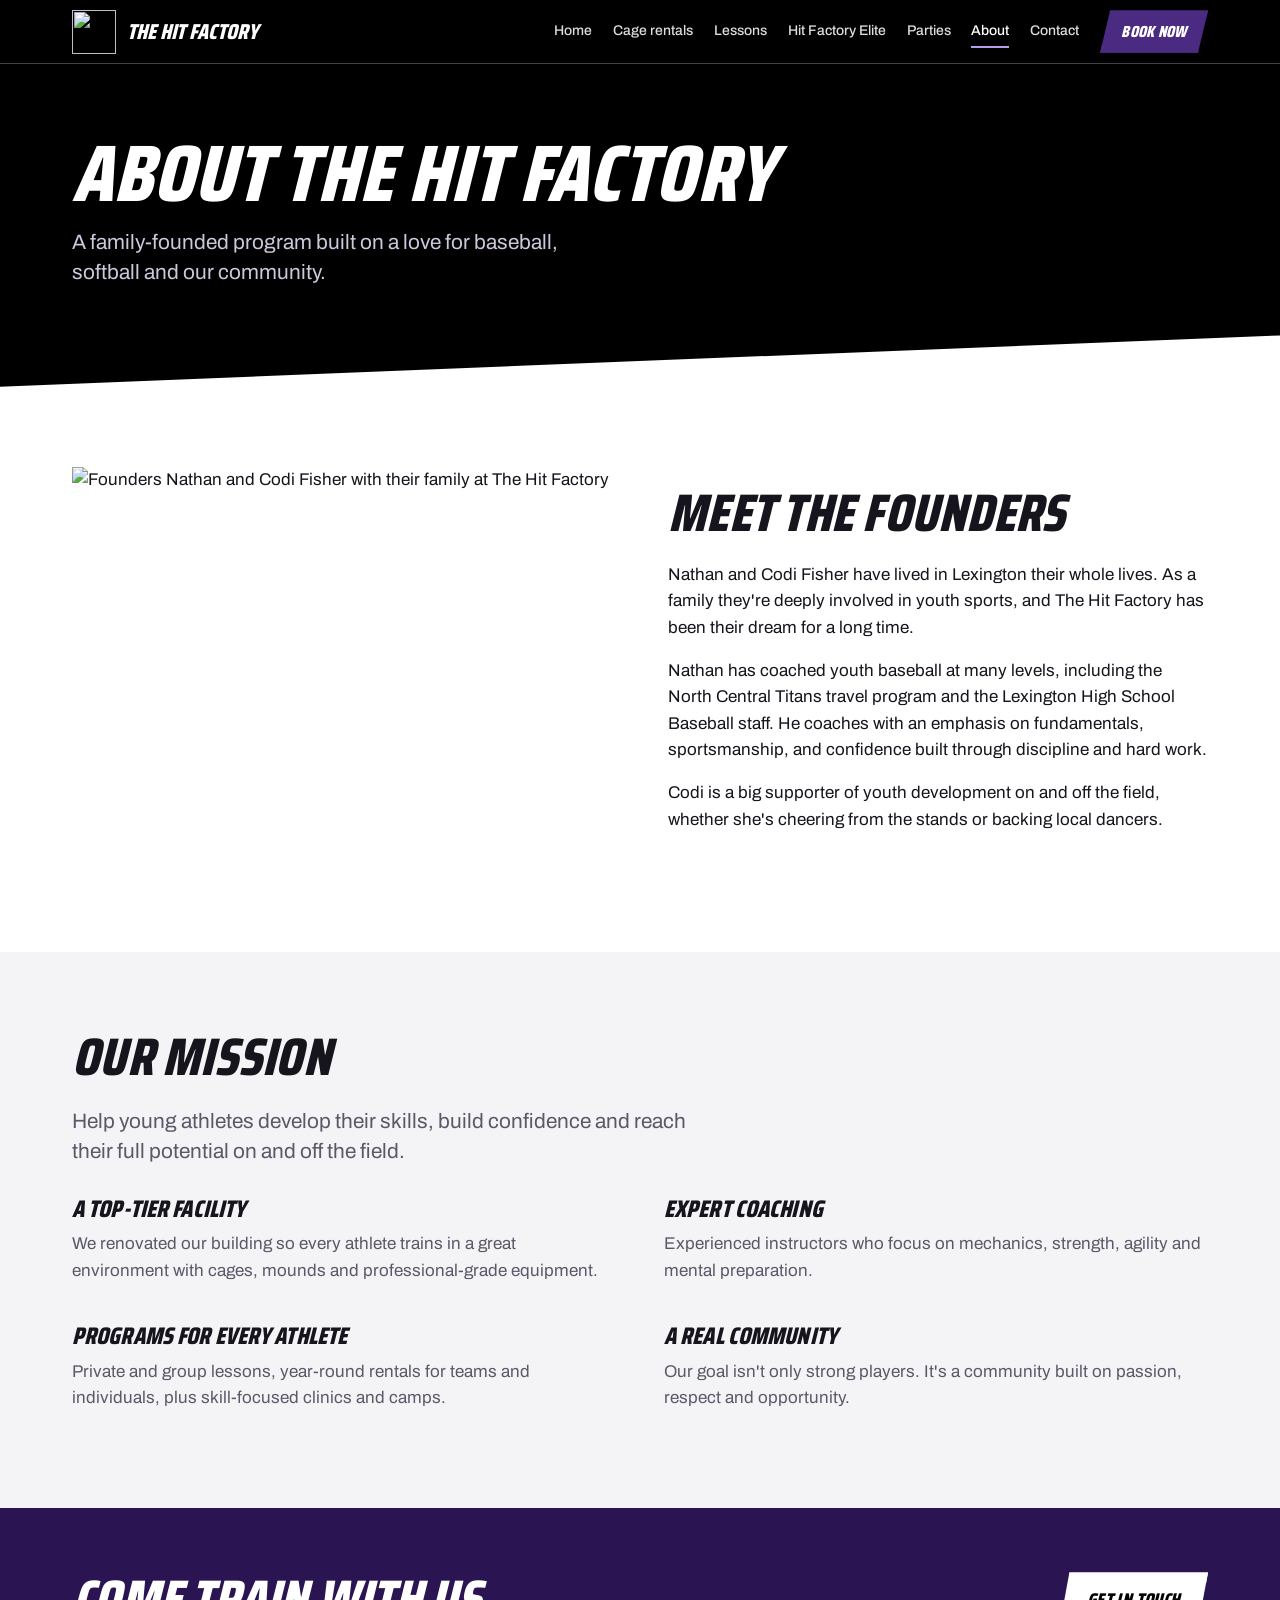
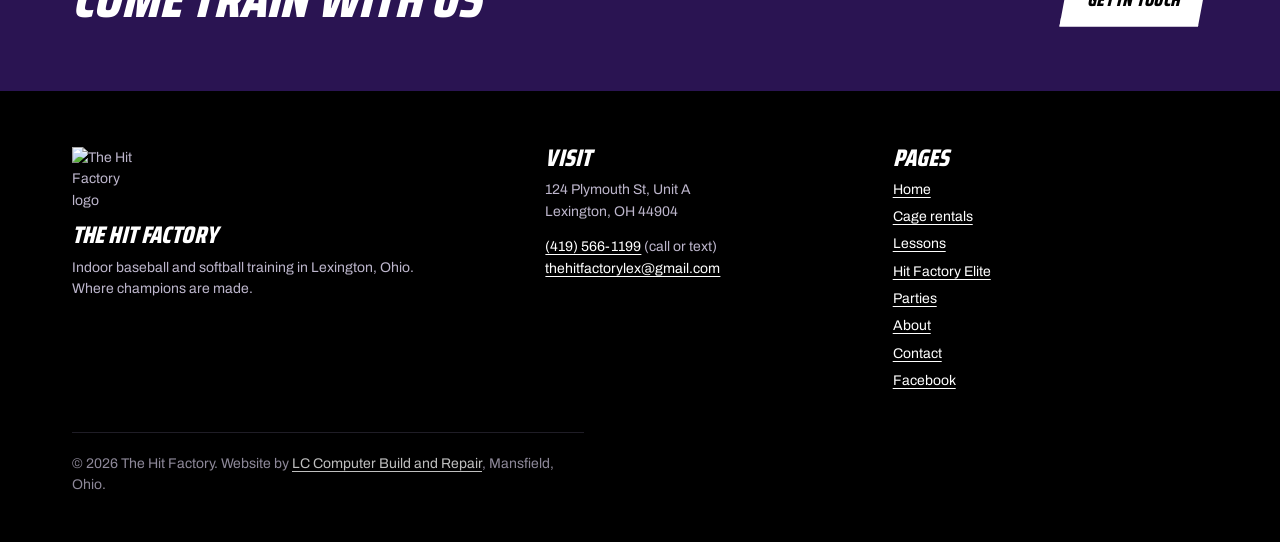
==== about.html @ e3df9d3b "Rebuild as multi-page site using real content from thehitfactorylex.com Seven pages (home, rentals, " ====
<!DOCTYPE html>
<html lang="en">
<head>
<meta charset="utf-8">
<meta name="viewport" content="width=device-width, initial-scale=1">
<title>About | The Hit Factory, Lexington OH</title>
<meta name="description" content="The Hit Factory is a family-founded baseball and softball training facility in Lexington, Ohio, started by Nathan and Codi Fisher.">
<link rel="icon" href="https://res.cloudinary.com/jersey-watch/image/upload/c_fit,w_200,h_200/f_webp/q_100/v1751396017/phjgnalcbwkhui0zqkgr.webp">
<link rel="preconnect" href="https://fonts.googleapis.com">
<link rel="preconnect" href="https://fonts.gstatic.com" crossorigin>
<link href="https://fonts.googleapis.com/css2?family=Saira+Condensed:ital,wght@1,800&family=Archivo:wght@400;500;700&display=swap" rel="stylesheet">
<link rel="stylesheet" href="styles.css">
</head>
<body>
<a class="skip" href="#main">Skip to content</a>

<header class="bar">
  <div class="bar-inner">
    <a class="brand" href="index.html" aria-label="The Hit Factory home">
      <img src="https://res.cloudinary.com/jersey-watch/image/upload/c_fit,w_200,h_200/f_webp/q_100/v1751396017/phjgnalcbwkhui0zqkgr.webp" alt="">
      <span>The Hit Factory</span>
    </a>
    <button class="menu-toggle" aria-expanded="false" aria-controls="menu">Menu</button>
    <nav class="menu" id="menu" aria-label="Main">
      <a href="index.html">Home</a>
      <a href="rentals.html">Cage rentals</a>
      <a href="lessons.html">Lessons</a>
      <a href="elite.html">Hit Factory Elite</a>
      <a href="parties.html">Parties</a>
      <a href="about.html" aria-current="page">About</a>
      <a href="contact.html">Contact</a>
      <a class="btn" href="https://book.runswiftapp.com/facilities/the-hit-factory">Book now</a>
    </nav>
  </div>
</header>

<main id="main">
  <section class="page-head">
    <div class="wrap">
      <h1>About The Hit Factory</h1>
      <p>A family-founded program built on a love for baseball, softball and our community.</p>
    </div>
  </section>

  <section class="section">
    <div class="wrap split">
      <img src="https://s3.amazonaws.com/jerseywatch-wysiwyg-files/production%2FPage%2F74971%2F1749784392525-IMG_3006.jpeg" alt="Founders Nathan and Codi Fisher with their family at The Hit Factory">
      <div>
        <h2>Meet the founders</h2>
        <p>Nathan and Codi Fisher have lived in Lexington their whole lives. As a family they're deeply involved in youth sports, and The Hit Factory has been their dream for a long time.</p>
        <p>Nathan has coached youth baseball at many levels, including the North Central Titans travel program and the Lexington High School Baseball staff. He coaches with an emphasis on fundamentals, sportsmanship, and confidence built through discipline and hard work.</p>
        <p>Codi is a big supporter of youth development on and off the field, whether she's cheering from the stands or backing local dancers.</p>
      </div>
    </div>
  </section>

  <section class="section on-paper">
    <div class="wrap">
      <h2>Our mission</h2>
      <p class="lede">Help young athletes develop their skills, build confidence and reach their full potential on and off the field.</p>
      <div class="perks">
        <div><h3>A top-tier facility</h3><p>We renovated our building so every athlete trains in a great environment with cages, mounds and professional-grade equipment.</p></div>
        <div><h3>Expert coaching</h3><p>Experienced instructors who focus on mechanics, strength, agility and mental preparation.</p></div>
        <div><h3>Programs for every athlete</h3><p>Private and group lessons, year-round rentals for teams and individuals, plus skill-focused clinics and camps.</p></div>
        <div><h3>A real community</h3><p>Our goal isn't only strong players. It's a community built on passion, respect and opportunity.</p></div>
      </div>
    </div>
  </section>

  <section class="band">
    <div class="wrap band-inner">
      <h2>Come train with us</h2>
      <a class="btn btn-white" href="contact.html">Get in touch</a>
    </div>
  </section>
</main>

<footer class="foot">
  <div class="wrap">
    <div class="foot-grid">
      <div>
        <img src="https://res.cloudinary.com/jersey-watch/image/upload/c_fit,w_200,h_200/f_webp/q_100/v1751396017/phjgnalcbwkhui0zqkgr.webp" alt="The Hit Factory logo">
        <h2>The Hit Factory</h2>
        <p>Indoor baseball and softball training in Lexington, Ohio.<br>Where champions are made.</p>
      </div>
      <div>
        <h2>Visit</h2>
        <p>124 Plymouth St, Unit A<br>Lexington, OH 44904</p>
        <p><a href="tel:+14195661199">(419) 566-1199</a> (call or text)<br><a href="mailto:thehitfactorylex@gmail.com">thehitfactorylex@gmail.com</a></p>
      </div>
      <div>
        <h2>Pages</h2>
        <ul>
          <li><a href="index.html">Home</a></li><li><a href="rentals.html">Cage rentals</a></li><li><a href="lessons.html">Lessons</a></li><li><a href="elite.html">Hit Factory Elite</a></li><li><a href="parties.html">Parties</a></li><li><a href="about.html">About</a></li><li><a href="contact.html">Contact</a></li>
          <li><a href="https://www.facebook.com/p/the-hit-factory-61555327097464/">Facebook</a></li>
        </ul>
      </div>
    </div>
    <p class="credit">&copy; <span id="yr">2026</span> The Hit Factory. Website by <a href="https://github.com/LCComputerBuildandRepair">LC Computer Build and Repair</a>, Mansfield, Ohio.</p>
  </div>
</footer>

<script>
  const t = document.querySelector('.menu-toggle'), m = document.getElementById('menu');
  t.addEventListener('click', () => { const o = m.classList.toggle('open'); t.setAttribute('aria-expanded', o); t.textContent = o ? 'Close' : 'Menu'; });
  document.getElementById('yr').textContent = new Date().getFullYear();
</script>
</body>
</html>
---- styles.css ----
/* The Hit Factory — black & white HF mark, Elite purple, cage-net steel */
:root {
  --black: #000;
  --purple: #4b2a82;
  --purple-deep: #2a1452;
  --purple-lite: #b99cf0;
  --white: #fff;
  --paper: #f4f4f6;
  --steel: #d8dbe1;
  --ink: #16141c;
  --muted: #5b5868;

  --display: "Saira Condensed", "Arial Narrow", sans-serif;
  --body: "Archivo", system-ui, sans-serif;

  --step--1: .875rem;
  --step-0: 1.0625rem;
  --step-1: 1.3rem;
  --step-2: 1.75rem;
  --step-3: clamp(2.2rem, 4.5vw, 3.3rem);
  --step-4: clamp(3rem, 9vw, 7rem);

  --wrap: 74rem;
  --slant: 4vw;
}

*, *::before, *::after { box-sizing: border-box; }
html { scroll-behavior: smooth; }
@media (prefers-reduced-motion: reduce) { html { scroll-behavior: auto; } *, *::before, *::after { animation: none !important; transition: none !important; } }

body { margin: 0; font-family: var(--body); font-size: var(--step-0); line-height: 1.55; color: var(--ink); background: var(--white); }
img { max-width: 100%; display: block; }

h1, h2, h3 {
  font-family: var(--display);
  font-weight: 800;
  font-style: italic;
  text-transform: uppercase;
  letter-spacing: .005em;
  line-height: .95;
  margin: 0 0 .45em;
}
h2 { font-size: var(--step-3); max-width: 18ch; }
h3 { font-size: var(--step-2); }
p { margin: 0 0 1em; max-width: 64ch; }
a { color: var(--purple); text-underline-offset: 3px; }
a:focus-visible, .btn:focus-visible, summary:focus-visible { outline: 3px solid var(--purple-lite); outline-offset: 3px; }

.wrap { max-width: var(--wrap); margin: 0 auto; padding: 0 1.5rem; }
.skip { position: absolute; left: -999px; top: 0; background: var(--black); color: #fff; padding: .6rem 1rem; z-index: 20; }
.skip:focus { left: 1rem; }

/* Buttons */
.btn {
  display: inline-block;
  font-family: var(--display); font-style: italic; font-weight: 800; text-transform: uppercase;
  font-size: 1.15rem; letter-spacing: .02em;
  text-decoration: none; color: #fff; background: var(--purple);
  padding: .7rem 1.6rem .65rem;
  border: 2px solid var(--purple);
  clip-path: polygon(10px 0, 100% 0, calc(100% - 10px) 100%, 0 100%);
  transition: background .15s, color .15s;
}
.btn:hover { background: var(--purple-deep); border-color: var(--purple-deep); }
.btn-white { background: #fff; color: var(--black); border-color: #fff; }
.btn-white:hover { background: var(--steel); border-color: var(--steel); }
.btn-outline { background: transparent; color: #fff; border-color: #fff; }
.btn-outline:hover { background: #fff; color: var(--black); }
.actions { display: flex; flex-wrap: wrap; gap: .8rem; margin-top: 1.75rem; }

/* Header */
.bar { position: sticky; top: 0; z-index: 10; background: var(--black); color: #fff; }
.bar-inner { display: flex; align-items: center; justify-content: space-between; gap: 1rem; max-width: var(--wrap); margin: 0 auto; padding: .6rem 1.5rem; }
.brand { display: flex; align-items: center; gap: .7rem; color: #fff; text-decoration: none; }
.brand img { width: 44px; height: 44px; object-fit: contain; }
.brand span { font-family: var(--display); font-weight: 800; font-style: italic; text-transform: uppercase; font-size: 1.35rem; line-height: 1; }
.menu { display: flex; align-items: center; gap: 1.3rem; }
.menu a:not(.btn) { color: #ddd; text-decoration: none; font-weight: 500; font-size: var(--step--1); padding: .3rem 0; border-bottom: 2px solid transparent; }
.menu a:not(.btn):hover { color: #fff; }
.menu a[aria-current="page"] { color: #fff; border-bottom-color: var(--purple-lite); }
.menu .btn { font-size: 1rem; padding: .45rem 1.2rem .4rem; }
.menu-toggle { display: none; background: none; border: 2px solid #fff; color: #fff; font: 700 var(--step--1) var(--body); padding: .4rem .8rem; cursor: pointer; }
@media (max-width: 980px) {
  .menu-toggle { display: block; }
  .menu { display: none; position: absolute; left: 0; right: 0; top: 100%; flex-direction: column; align-items: flex-start; gap: .2rem; background: var(--black); padding: .5rem 1.5rem 1.5rem; }
  .menu.open { display: flex; }
  .menu a:not(.btn) { font-size: var(--step-0); padding: .55rem 0; }
  .menu .btn { margin-top: .6rem; }
}

/* Home hero — the one loud moment */
.hero {
  position: relative; color: #fff; background: var(--black);
  min-height: min(90vh, 780px);
  display: flex; align-items: flex-end;
  padding: 8rem 0 calc(4.5rem + var(--slant));
  clip-path: polygon(0 0, 100% 0, 100% calc(100% - var(--slant)), 0 100%);
  overflow: hidden;
}
.hero-bg { position: absolute; inset: 0; width: 100%; height: 100%; object-fit: cover; opacity: .55; }
.hero::after { content: ""; position: absolute; inset: 0; background: linear-gradient(100deg, rgba(42,20,82,.92) 0%, rgba(42,20,82,.55) 45%, rgba(0,0,0,0) 80%); }
.hero .wrap { position: relative; z-index: 1; width: 100%; }
.hero h1 { font-size: var(--step-4); max-width: 9.5ch; margin-bottom: .3em; }
.hero-lede { font-size: var(--step-1); line-height: 1.45; max-width: 38ch; color: #ece6f8; }
@media (prefers-reduced-motion: no-preference) {
  .hero h1 { animation: drive .9s cubic-bezier(.2,.8,.2,1) both; }
  @keyframes drive { from { transform: translateX(-6%); opacity: 0; } to { transform: none; opacity: 1; } }
}

/* Inner page heading */
.page-head { background: var(--black); color: #fff; padding: 4.5rem 0 calc(3rem + var(--slant)); clip-path: polygon(0 0, 100% 0, 100% calc(100% - var(--slant)), 0 100%); }
.page-head h1 { font-size: clamp(2.8rem, 7vw, 5rem); margin-bottom: .2em; }
.page-head p { color: #cfc8dc; font-size: var(--step-1); line-height: 1.45; max-width: 46ch; margin: 0; }

/* Generic sections */
.section { padding: 5rem 0; }
.section-tight { padding: 3.5rem 0; }
.lede { font-size: var(--step-1); line-height: 1.45; color: var(--muted); max-width: 52ch; }
.split { display: grid; grid-template-columns: 1fr 1fr; gap: 3.5rem; align-items: center; }
.split img { width: 100%; aspect-ratio: 4 / 3; object-fit: cover; }
@media (max-width: 860px) { .split { grid-template-columns: 1fr; gap: 2rem; } }
.on-paper { background: var(--paper); }
.on-purple { background: var(--purple); color: #fff; }
.on-purple h2, .on-purple h3 { color: #fff; }
.on-purple p { color: #ece6f8; }
.on-purple a:not(.btn) { color: #fff; }

/* Home: what we do */
.services { display: grid; grid-template-columns: repeat(4, 1fr); border-top: 4px solid var(--black); margin-top: 2.5rem; }
.service { padding: 1.5rem 1.5rem 1.75rem 0; border-right: 1px solid var(--steel); }
.service + .service { padding-left: 1.5rem; }
.service:last-child { border-right: 0; }
.service h3 { margin-bottom: .3em; }
.service p { color: var(--muted); font-size: var(--step--1); line-height: 1.5; }
.service .price { font-family: var(--display); font-weight: 800; font-style: italic; font-size: 1.6rem; color: var(--purple); margin: 0 0 .5rem; }
.service a { font-weight: 700; font-size: var(--step--1); }
@media (max-width: 900px) {
  .services { grid-template-columns: 1fr 1fr; }
  .service { padding: 1.5rem 1.25rem 1.75rem !important; border-bottom: 1px solid var(--steel); }
  .service:nth-child(2n) { border-right: 0; }
}
@media (max-width: 520px) { .services { grid-template-columns: 1fr; } .service { border-right: 0; padding-left: 0 !important; } }

/* Rate board */
.rates { display: grid; grid-template-columns: repeat(3, 1fr); gap: 0; background: var(--black); color: #fff; margin: 2rem 0 1rem; }
.rate { padding: 2rem 1.75rem; border-right: 1px solid #333; }
.rate:last-child { border-right: 0; }
.rate .amount { font-family: var(--display); font-weight: 800; font-style: italic; font-size: clamp(3.4rem, 7vw, 5rem); line-height: 1; }
.rate .per { color: #bdb6cc; font-weight: 500; }
.rate .what { margin-top: .9rem; font-weight: 700; }
.rate-feature { background: var(--purple); }
@media (max-width: 760px) { .rates { grid-template-columns: 1fr; } .rate { border-right: 0; border-bottom: 1px solid #333; } }

.kit { columns: 2; column-gap: 2.5rem; padding: 0; margin: 1rem 0 0; list-style: none; }
.kit li { padding: .5rem 0; border-bottom: 1px solid var(--steel); break-inside: avoid; }
@media (max-width: 560px) { .kit { columns: 1; } }

.note { font-size: var(--step--1); color: var(--muted); }

/* Instructors */
.coaches { display: grid; grid-template-columns: repeat(auto-fill, minmax(200px, 1fr)); gap: 2.25rem 1.75rem; margin-top: 2.5rem; }
.coach img { width: 100%; aspect-ratio: 1; object-fit: cover; background: var(--steel); margin-bottom: .9rem; filter: grayscale(.15); }
.coach .initials { aspect-ratio: 1; display: grid; place-items: center; background: var(--purple); color: #fff; font-family: var(--display); font-weight: 800; font-style: italic; font-size: 3.5rem; margin-bottom: .9rem; }
.coach h3 { font-size: 1.5rem; margin-bottom: .15em; }
.coach p { font-size: var(--step--1); color: var(--muted); line-height: 1.5; }
.coach-owner { grid-column: span 2; display: grid; grid-template-columns: 1fr 1fr; gap: 1.5rem; align-items: start; background: var(--paper); padding: 1.25rem; }
.coach-owner img { margin: 0; }
.coach .tag { display: inline-block; background: var(--black); color: #fff; font-size: .78rem; font-weight: 700; padding: .15rem .55rem; margin-bottom: .6rem; }
@media (max-width: 560px) { .coach-owner { grid-column: auto; grid-template-columns: 1fr; } }

.long-bio summary { cursor: pointer; font-weight: 700; color: var(--purple); font-size: var(--step--1); }
.long-bio[open] summary { margin-bottom: .5rem; }

/* Lesson focus list */
.focus { display: grid; grid-template-columns: repeat(4, 1fr); gap: 1.5rem; margin: 2.25rem 0 0; padding: 0; list-style: none; }
.focus li { border-left: 4px solid var(--purple); padding: .25rem 0 .25rem 1rem; font-weight: 700; }
@media (max-width: 800px) { .focus { grid-template-columns: 1fr 1fr; } }

.options { display: grid; grid-template-columns: 1fr 1fr; gap: 2rem; margin-top: 2rem; }
.option { background: #fff; padding: 2rem; border-top: 4px solid var(--black); }
.option p { color: var(--muted); }
@media (max-width: 700px) { .options { grid-template-columns: 1fr; } }

/* Photo strip */
.strip { display: grid; grid-template-columns: 2fr 1fr 1fr 2fr; gap: 4px; background: var(--black); padding: 4px; }
.strip img { width: 100%; height: 280px; object-fit: cover; }
@media (max-width: 760px) { .strip { grid-template-columns: 1fr 1fr; } .strip img { height: 170px; } }

.album { display: grid; grid-template-columns: repeat(auto-fill, minmax(240px, 1fr)); gap: 6px; margin-top: 2rem; }
.album img { width: 100%; aspect-ratio: 4 / 3; object-fit: cover; }

/* Sponsors */
.sponsors { display: grid; grid-template-columns: repeat(5, 1fr); gap: 1rem; align-items: center; margin-top: 2rem; }
.sponsors figure { margin: 0; background: #fff; padding: 1rem; border: 1px solid var(--steel); text-align: center; }
.sponsors img { height: 90px; width: 100%; object-fit: contain; margin: 0 auto .5rem; }
.sponsors figcaption { font-size: .8rem; color: var(--muted); }
@media (max-width: 800px) { .sponsors { grid-template-columns: repeat(2, 1fr); } }

.perks { display: grid; grid-template-columns: repeat(2, 1fr); gap: 1.5rem 3rem; margin-top: 2rem; }
.perks h3 { font-size: 1.5rem; }
.perks p { color: var(--muted); }
@media (max-width: 700px) { .perks { grid-template-columns: 1fr; } }

/* Callout band */
.band { background: var(--purple-deep); color: #fff; padding: 4rem 0; }
.band-inner { display: flex; flex-wrap: wrap; align-items: center; justify-content: space-between; gap: 1.5rem; }
.band h2 { margin: 0; color: #fff; }

/* Contact */
.contact-grid { display: grid; grid-template-columns: 1fr 1.2fr; gap: 3rem; }
.ways { display: grid; gap: 1.5rem; margin: 2rem 0; }
.ways dt { font-family: var(--display); font-weight: 800; font-style: italic; text-transform: uppercase; font-size: 1.3rem; }
.ways dd { margin: 0; color: var(--muted); }
.ways dd a { font-weight: 700; font-size: var(--step-1); }
address { font-style: normal; font-size: var(--step-2); font-weight: 700; line-height: 1.25; }
.map { width: 100%; min-height: 460px; border: 0; background: var(--steel); }
@media (max-width: 860px) { .contact-grid { grid-template-columns: 1fr; } .map { min-height: 320px; } }

/* Footer */
.foot { background: var(--black); color: #bdb6cc; padding: 3.5rem 0 2rem; font-size: var(--step--1); }
.foot-grid { display: grid; grid-template-columns: 1.4fr 1fr 1fr; gap: 2rem; }
.foot h2 { font-size: 1.5rem; color: #fff; margin-bottom: .6rem; }
.foot a { color: #fff; }
.foot ul { list-style: none; padding: 0; margin: 0; display: grid; gap: .35rem; }
.foot img { width: 64px; margin-bottom: .8rem; }
.credit { border-top: 1px solid #2a2733; margin-top: 2.5rem; padding-top: 1.25rem; opacity: .75; }
@media (max-width: 760px) { .foot-grid { grid-template-columns: 1fr; } }
.btn-line { background: transparent; color: var(--black); border-color: var(--black); }
.btn-line:hover { background: var(--black); color: #fff; }
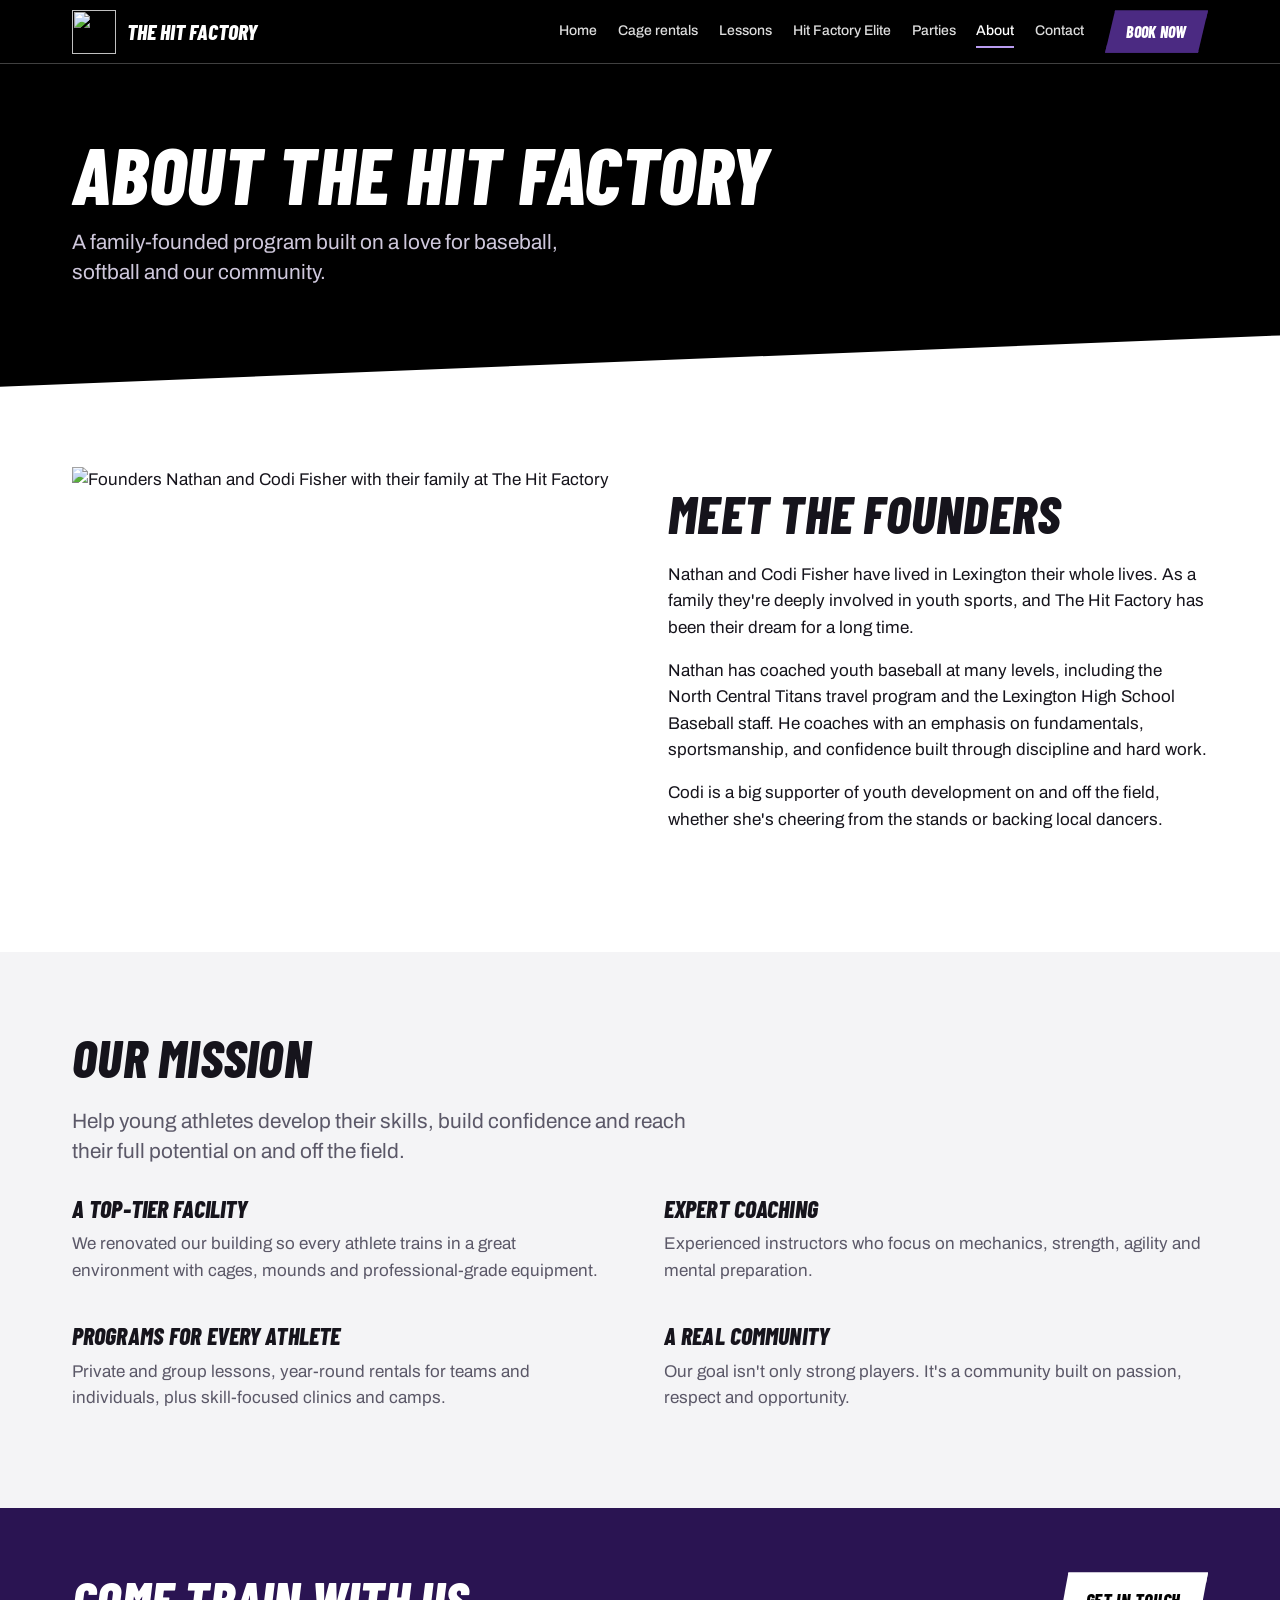
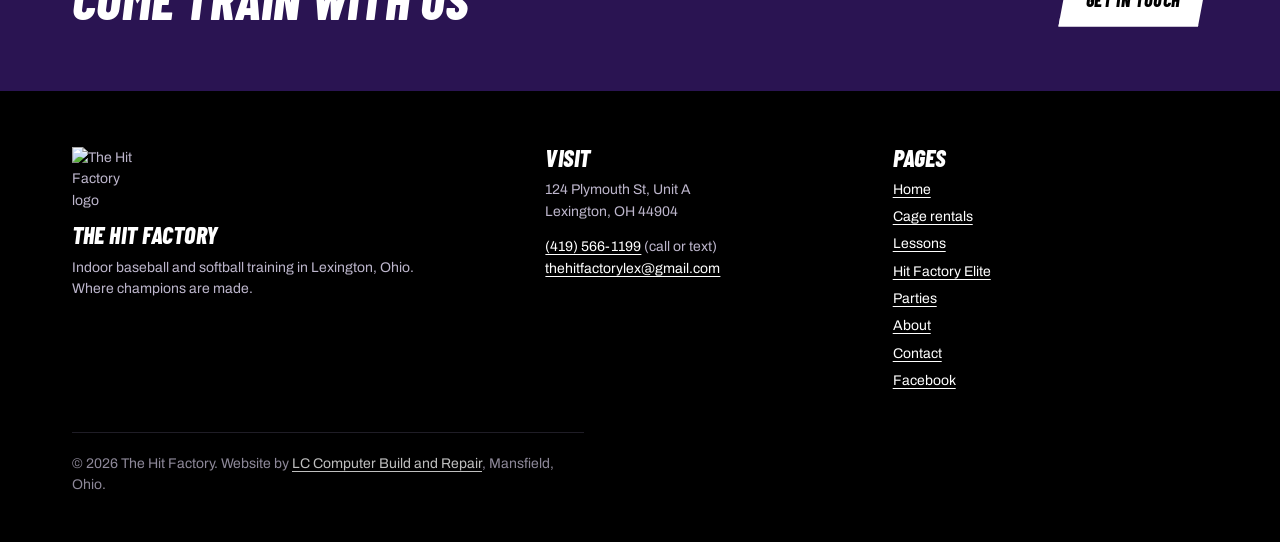
==== commit 29d3830e: "Use Barlow Condensed italic for display type Co-Authored-By: Claude Opus 5.5 <noreply@anthropic.com>" ====
--- a/about.html
+++ b/about.html
@@ -8,7 +8,7 @@
 <link rel="icon" href="https://res.cloudinary.com/jersey-watch/image/upload/c_fit,w_200,h_200/f_webp/q_100/v1751396017/phjgnalcbwkhui0zqkgr.webp">
 <link rel="preconnect" href="https://fonts.googleapis.com">
 <link rel="preconnect" href="https://fonts.gstatic.com" crossorigin>
-<link href="https://fonts.googleapis.com/css2?family=Saira+Condensed:ital,wght@1,800&family=Archivo:wght@400;500;700&display=swap" rel="stylesheet">
+<link href="https://fonts.googleapis.com/css2?family=Barlow+Condensed:ital,wght@1,700;1,800&family=Archivo:wght@400;500;700&display=swap" rel="stylesheet">
 <link rel="stylesheet" href="styles.css">
 </head>
 <body>
--- a/styles.css
+++ b/styles.css
@@ -10,7 +10,7 @@
   --ink: #16141c;
   --muted: #5b5868;
 
-  --display: "Saira Condensed", "Arial Narrow", sans-serif;
+  --display: "Barlow Condensed", "Arial Narrow", sans-serif;
   --body: "Archivo", system-ui, sans-serif;
 
   --step--1: .875rem;
